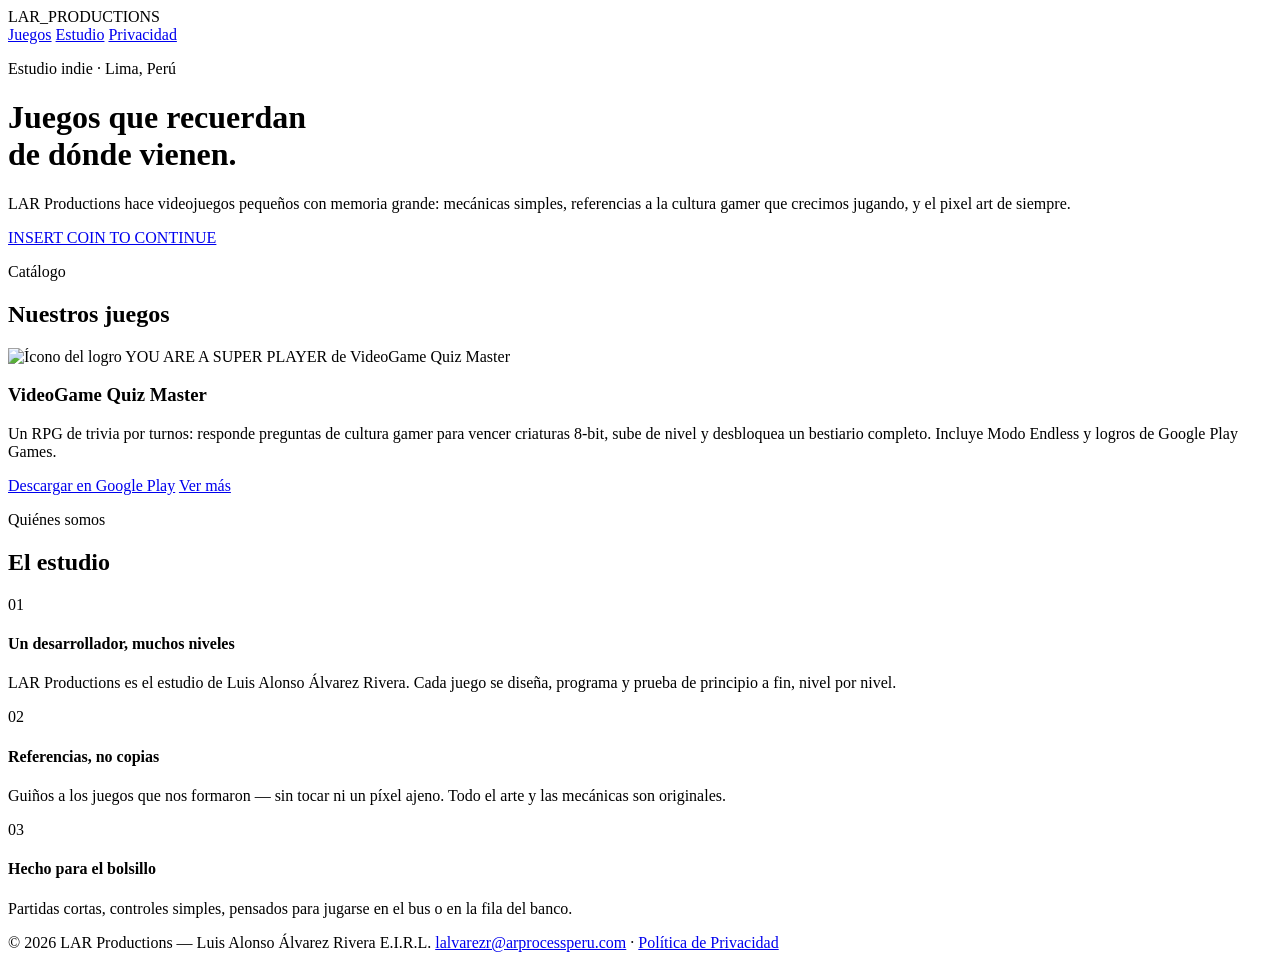
==== index.html @ 7c597146 "Add files via upload" ====
<!doctype html>
<html lang="es">
<head>
<meta charset="utf-8">
<meta name="viewport" content="width=device-width, initial-scale=1">
<title>LAR Productions — Estudio indie de videojuegos</title>
<meta name="description" content="LAR Productions es un estudio indie peruano de videojuegos. Creadores de VideoGame Quiz Master, un RPG de trivia retro para Android.">
<link rel="stylesheet" href="assets/style.css">
</head>
<body>

<nav class="nav">
  <div class="wrap">
    <div class="nav-logo">LAR<span>_</span>PRODUCTIONS</div>
    <div class="nav-links">
      <a href="#juegos">Juegos</a>
      <a href="#estudio">Estudio</a>
      <a href="politica-de-privacidad.html">Privacidad</a>
    </div>
  </div>
</nav>

<header class="hero">
  <div class="wrap">
    <p class="eyebrow">Estudio indie · Lima, Perú</p>
    <h1>Juegos que <span>recuerdan</span><br>de dónde vienen.</h1>
    <p class="lede">LAR Productions hace videojuegos pequeños con memoria grande: mecánicas simples, referencias a la cultura gamer que crecimos jugando, y el pixel art de siempre.</p>
    <a href="#juegos" class="insert-coin">INSERT COIN TO CONTINUE<span class="cursor"></span></a>
  </div>
</header>

<section class="section" id="juegos">
  <div class="wrap">
    <div class="section-head">
      <p class="eyebrow">Catálogo</p>
      <h2>Nuestros juegos</h2>
    </div>

    <div class="cartridge">
      <div class="cart-icon">
        <img src="assets/icons/09_you_are_a_super_player.png" alt="Ícono del logro YOU ARE A SUPER PLAYER de VideoGame Quiz Master">
      </div>
      <div class="cart-body">
        <h3>VideoGame Quiz Master</h3>
        <p>Un RPG de trivia por turnos: responde preguntas de cultura gamer para vencer criaturas 8-bit, sube de nivel y desbloquea un bestiario completo. Incluye Modo Endless y logros de Google Play Games.</p>
        <div class="cart-actions">
          <a class="btn primary" href="https://play.google.com/store/apps/details?id=com.LuisAlvarez.VideoGameQuizMaster">Descargar en Google Play</a>
          <a class="btn" href="videogame-quiz-master.html">Ver más</a>
        </div>
      </div>
    </div>
  </div>
</section>

<section class="section" id="estudio">
  <div class="wrap">
    <div class="section-head">
      <p class="eyebrow">Quiénes somos</p>
      <h2>El estudio</h2>
    </div>
    <div class="features">
      <div class="feature">
        <span class="tag">01</span>
        <h4>Un desarrollador, muchos niveles</h4>
        <p>LAR Productions es el estudio de Luis Alonso Álvarez Rivera. Cada juego se diseña, programa y prueba de principio a fin, nivel por nivel.</p>
      </div>
      <div class="feature">
        <span class="tag">02</span>
        <h4>Referencias, no copias</h4>
        <p>Guiños a los juegos que nos formaron — sin tocar ni un píxel ajeno. Todo el arte y las mecánicas son originales.</p>
      </div>
      <div class="feature">
        <span class="tag">03</span>
        <h4>Hecho para el bolsillo</h4>
        <p>Partidas cortas, controles simples, pensados para jugarse en el bus o en la fila del banco.</p>
      </div>
    </div>
  </div>
</section>

<footer>
  <div class="wrap">
    <span>© <span id="year"></span> LAR Productions — Luis Alonso Álvarez Rivera E.I.R.L.</span>
    <span><a href="mailto:lalvarezr@arprocessperu.com">lalvarezr@arprocessperu.com</a> · <a href="politica-de-privacidad.html">Política de Privacidad</a></span>
  </div>
</footer>

<script>document.getElementById('year').textContent = new Date().getFullYear();</script>
</body>
</html>
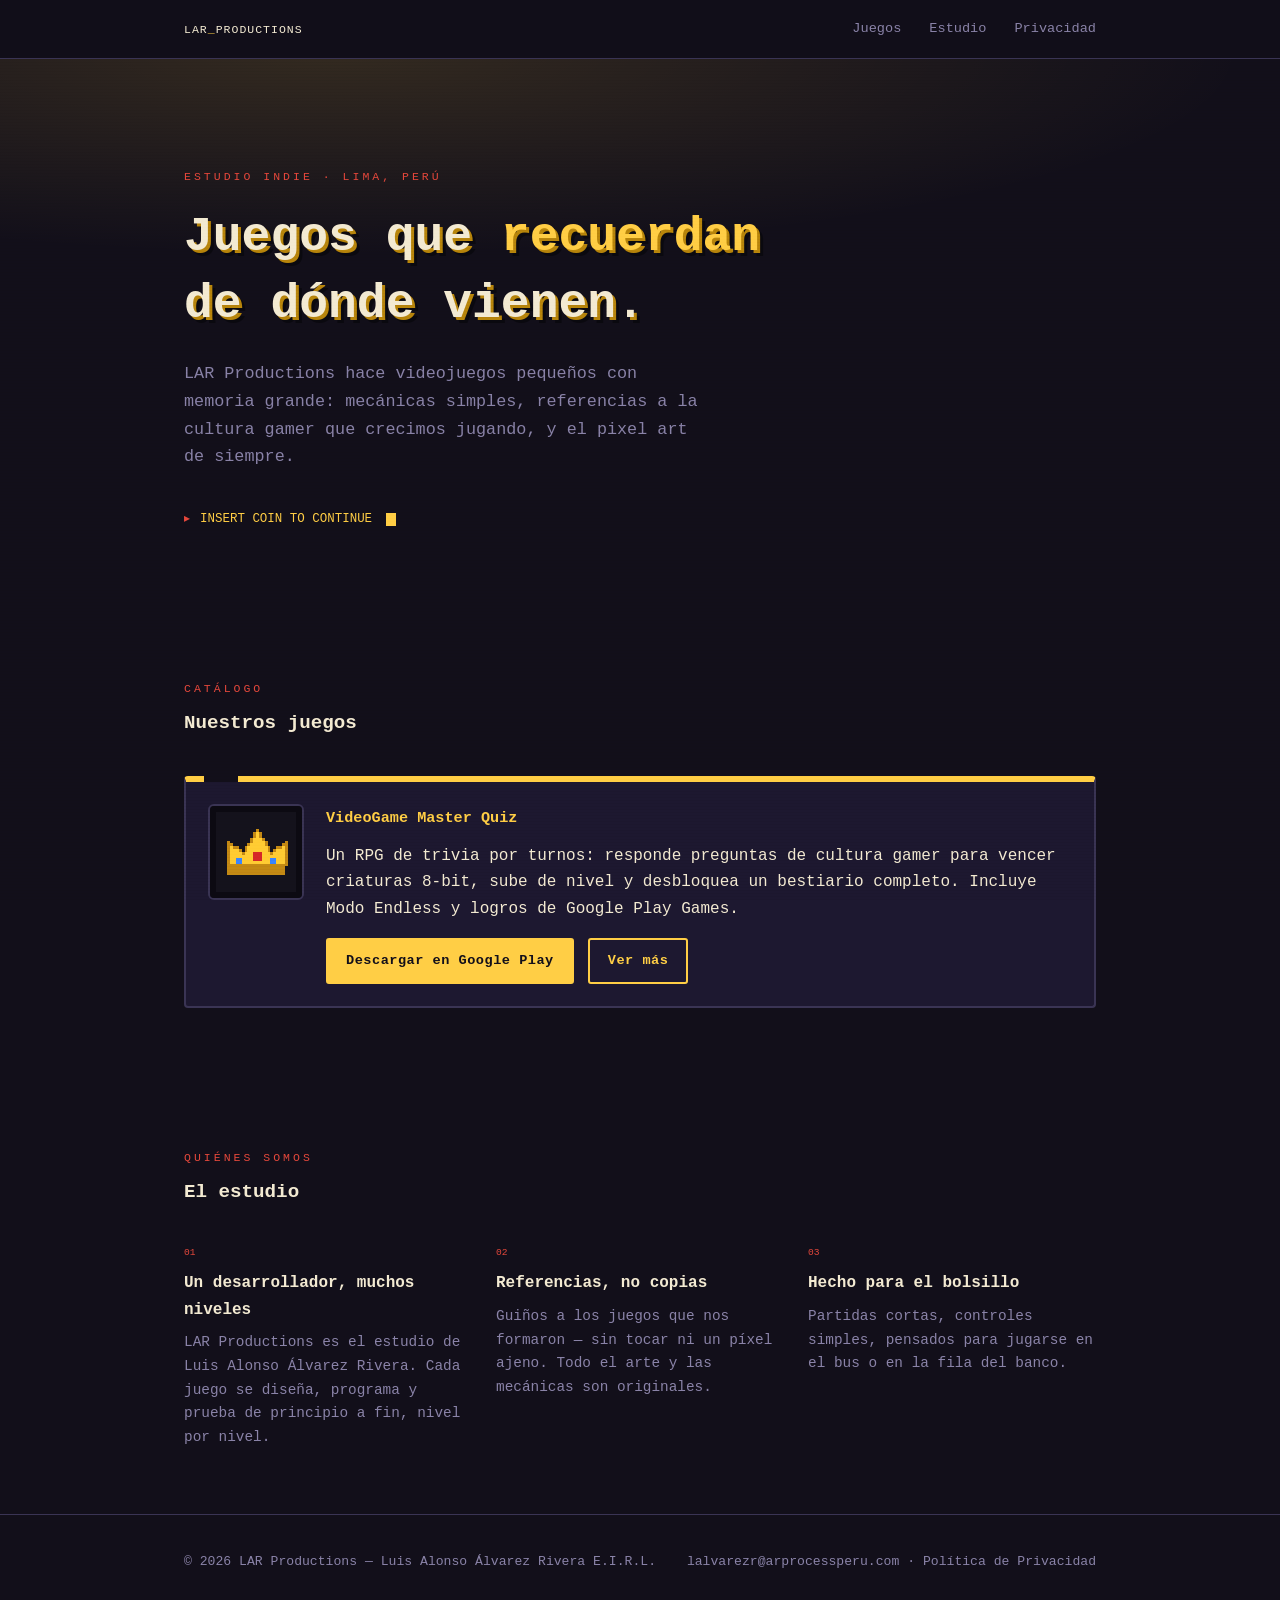
==== commit eb665260: "Update index.html" ====
--- a/index.html
+++ b/index.html
@@ -4,7 +4,7 @@
 <meta charset="utf-8">
 <meta name="viewport" content="width=device-width, initial-scale=1">
 <title>LAR Productions — Estudio indie de videojuegos</title>
-<meta name="description" content="LAR Productions es un estudio indie peruano de videojuegos. Creadores de VideoGame Quiz Master, un RPG de trivia retro para Android.">
+<meta name="description" content="LAR Productions es un estudio indie peruano de videojuegos. Creadores de VideoGame Master Quiz, un RPG de trivia retro para Android.">
 <link rel="stylesheet" href="assets/style.css">
 </head>
 <body>
@@ -38,10 +38,10 @@
 
     <div class="cartridge">
       <div class="cart-icon">
-        <img src="assets/icons/09_you_are_a_super_player.png" alt="Ícono del logro YOU ARE A SUPER PLAYER de VideoGame Quiz Master">
+        <img src="assets/icons/09_you_are_a_super_player.png" alt="Ícono del logro YOU ARE A SUPER PLAYER de VideoGame Master Quiz">
       </div>
       <div class="cart-body">
-        <h3>VideoGame Quiz Master</h3>
+        <h3>VideoGame Master Quiz</h3>
         <p>Un RPG de trivia por turnos: responde preguntas de cultura gamer para vencer criaturas 8-bit, sube de nivel y desbloquea un bestiario completo. Incluye Modo Endless y logros de Google Play Games.</p>
         <div class="cart-actions">
           <a class="btn primary" href="https://play.google.com/store/apps/details?id=com.LuisAlvarez.VideoGameQuizMaster">Descargar en Google Play</a>
--- a/assets/style.css
+++ b/assets/style.css
@@ -0,0 +1,353 @@
+@import url('https://fonts.googleapis.com/css2?family=Press+Start+2P&family=JetBrains+Mono:ital,wght@0,400;0,500;0,700;1,400&display=swap');
+
+:root{
+  --bg:#120f1a;
+  --panel:#1d1830;
+  --panel-2:#241f3a;
+  --gold:#ffce45;
+  --gold-dim:#b8860b;
+  --red:#e6483c;
+  --cream:#f3ead2;
+  --muted:#8a83a8;
+  --border:#3a3454;
+  --maxw:960px;
+}
+
+*{box-sizing:border-box;}
+html{scroll-behavior:smooth;}
+
+body{
+  margin:0;
+  background:var(--bg);
+  color:var(--cream);
+  font-family:'JetBrains Mono', ui-monospace, monospace;
+  font-size:16px;
+  line-height:1.65;
+  -webkit-font-smoothing:antialiased;
+}
+
+/* Subtle CRT scanline texture, ambient not decorative overload */
+body::before{
+  content:"";
+  position:fixed;
+  inset:0;
+  pointer-events:none;
+  z-index:2;
+  background:repeating-linear-gradient(
+    0deg,
+    rgba(0,0,0,0.10) 0px,
+    rgba(0,0,0,0.10) 1px,
+    transparent 1px,
+    transparent 3px
+  );
+  opacity:.35;
+  mix-blend-mode:overlay;
+}
+
+.pixel{
+  font-family:'Press Start 2P', monospace;
+  line-height:1.5;
+  letter-spacing:.5px;
+}
+
+a{color:var(--gold); text-decoration:none;}
+a:hover{color:var(--red);}
+a:focus-visible, button:focus-visible{
+  outline:3px solid var(--gold);
+  outline-offset:3px;
+}
+
+img{max-width:100%; display:block; image-rendering:pixelated;}
+
+.wrap{
+  max-width:var(--maxw);
+  margin:0 auto;
+  padding:0 24px;
+}
+
+/* ---------- NAV ---------- */
+.nav{
+  position:relative;
+  z-index:3;
+  border-bottom:1px solid var(--border);
+  background:rgba(18,15,26,.9);
+  backdrop-filter:blur(4px);
+}
+.nav .wrap{
+  display:flex;
+  align-items:center;
+  justify-content:space-between;
+  padding-top:18px;
+  padding-bottom:18px;
+}
+.nav-logo{
+  font-family:'Press Start 2P', monospace;
+  font-size:.72rem;
+  color:var(--cream);
+  letter-spacing:1px;
+}
+.nav-logo span{color:var(--gold);}
+.nav-links{
+  display:flex;
+  gap:28px;
+  font-size:.85rem;
+}
+.nav-links a{color:var(--muted);}
+.nav-links a:hover{color:var(--gold);}
+
+/* ---------- HERO ---------- */
+.hero{
+  position:relative;
+  z-index:1;
+  padding:96px 0 72px;
+  overflow:hidden;
+}
+.hero::after{
+  content:"";
+  position:absolute;
+  inset:-20% -10% auto -10%;
+  height:340px;
+  background:radial-gradient(ellipse at 30% 30%, rgba(255,206,69,.14), transparent 60%);
+  z-index:-1;
+}
+.eyebrow{
+  font-size:.72rem;
+  letter-spacing:3px;
+  color:var(--red);
+  text-transform:uppercase;
+  margin-bottom:18px;
+}
+.hero h1{
+  font-family:'Press Start 2P', monospace;
+  font-size:clamp(1.7rem, 5vw, 3rem);
+  line-height:1.4;
+  margin:0 0 22px;
+  color:var(--cream);
+  text-shadow:3px 3px 0 var(--gold-dim), 6px 6px 0 rgba(0,0,0,.4);
+}
+.hero h1 span{color:var(--gold);}
+.hero p.lede{
+  max-width:52ch;
+  color:var(--muted);
+  font-size:1.05rem;
+  margin-bottom:34px;
+}
+
+/* Blinking insert-coin cursor -- the signature element */
+.insert-coin{
+  display:inline-flex;
+  align-items:center;
+  gap:10px;
+  font-family:'Press Start 2P', monospace;
+  font-size:.78rem;
+  color:var(--gold);
+  cursor:pointer;
+  background:none;
+  border:none;
+  padding:0;
+}
+.insert-coin::before{
+  content:"▸";
+  color:var(--red);
+}
+.insert-coin .cursor{
+  display:inline-block;
+  width:10px;
+  height:1em;
+  background:var(--gold);
+  animation:blink 1s steps(1) infinite;
+  margin-left:4px;
+}
+@keyframes blink{ 50%{ opacity:0; } }
+@media (prefers-reduced-motion: reduce){
+  .insert-coin .cursor{ animation:none; }
+}
+
+/* ---------- SECTION HEADERS ---------- */
+.section{ padding:64px 0; position:relative; z-index:1; }
+.section-head{ margin-bottom:36px; }
+.section-head .eyebrow{ margin-bottom:10px; }
+.section-head h2{
+  font-family:'Press Start 2P', monospace;
+  font-size:1.2rem;
+  color:var(--cream);
+  margin:0;
+}
+
+/* ---------- CARTRIDGE CARD ---------- */
+.cartridge{
+  display:grid;
+  grid-template-columns:96px 1fr;
+  gap:22px;
+  background:var(--panel);
+  border:2px solid var(--border);
+  border-top:6px solid var(--gold);
+  padding:22px;
+  border-radius:4px;
+  position:relative;
+}
+.cartridge::before{
+  content:"";
+  position:absolute;
+  top:-6px; left:18px;
+  width:34px; height:6px;
+  background:var(--bg);
+}
+.cart-icon{
+  width:96px; height:96px;
+  border-radius:6px;
+  border:2px solid var(--border);
+  overflow:hidden;
+  background:var(--bg);
+}
+.cart-body h3{
+  font-family:'Press Start 2P', monospace;
+  font-size:.95rem;
+  margin:2px 0 12px;
+  color:var(--gold);
+}
+.cart-body p{ color:var(--cream); margin:0 0 16px; }
+.cart-actions{ display:flex; gap:14px; flex-wrap:wrap; }
+
+.btn{
+  display:inline-block;
+  font-family:'JetBrains Mono', monospace;
+  font-weight:700;
+  font-size:.85rem;
+  padding:10px 18px;
+  border-radius:3px;
+  border:2px solid var(--gold);
+  color:var(--gold);
+  background:transparent;
+  letter-spacing:.5px;
+}
+.btn:hover{ background:var(--gold); color:var(--bg); }
+.btn.primary{ background:var(--gold); color:var(--bg); }
+.btn.primary:hover{ background:var(--red); border-color:var(--red); color:var(--cream); }
+
+/* ---------- BADGE GRID (achievements) ---------- */
+.badge-grid{
+  display:grid;
+  grid-template-columns:repeat(auto-fill, minmax(150px, 1fr));
+  gap:18px;
+}
+.badge{
+  background:var(--panel);
+  border:1px solid var(--border);
+  border-radius:6px;
+  padding:16px;
+  text-align:center;
+}
+.badge img{
+  width:64px; height:64px;
+  margin:0 auto 12px;
+  border-radius:4px;
+}
+.badge .name{
+  font-family:'Press Start 2P', monospace;
+  font-size:.6rem;
+  color:var(--gold);
+  line-height:1.6;
+  margin-bottom:8px;
+}
+.badge .desc{ font-size:.78rem; color:var(--muted); }
+
+/* ---------- FEATURE LIST ---------- */
+.features{
+  display:grid;
+  grid-template-columns:repeat(auto-fit, minmax(220px,1fr));
+  gap:24px;
+}
+.feature .tag{
+  font-family:'Press Start 2P', monospace;
+  font-size:.6rem;
+  color:var(--red);
+  margin-bottom:10px;
+  display:block;
+}
+.feature h4{ margin:0 0 8px; color:var(--cream); font-size:1rem; }
+.feature p{ margin:0; color:var(--muted); font-size:.9rem; }
+
+/* ---------- FOOTER ---------- */
+footer{
+  border-top:1px solid var(--border);
+  padding:36px 0;
+  position:relative; z-index:1;
+}
+footer .wrap{
+  display:flex;
+  flex-wrap:wrap;
+  gap:16px;
+  align-items:center;
+  justify-content:space-between;
+  font-size:.82rem;
+  color:var(--muted);
+}
+footer a{ color:var(--muted); }
+footer a:hover{ color:var(--gold); }
+
+/* ---------- PROSE (privacy page) ---------- */
+.prose{ max-width:70ch; }
+.prose h2{
+  font-family:'Press Start 2P', monospace;
+  font-size:.95rem;
+  color:var(--gold);
+  margin-top:44px;
+}
+.prose p, .prose li{ color:var(--cream); }
+.prose .updated{ color:var(--muted); font-size:.85rem; }
+
+@media (max-width:560px){
+  .cartridge{ grid-template-columns:1fr; text-align:center; }
+  .cart-icon{ width:72px; height:72px; margin:0 auto; }
+  .cart-actions{ justify-content:center; }
+}
+
+/* ---------- MOBILE ---------- */
+@media (max-width:640px){
+  .wrap{ padding:0 18px; }
+
+  .nav .wrap{
+    flex-direction:column;
+    align-items:flex-start;
+    gap:12px;
+    padding-top:14px;
+    padding-bottom:14px;
+  }
+  .nav-links{
+    gap:18px;
+    font-size:.78rem;
+    flex-wrap:wrap;
+  }
+
+  .hero{ padding:56px 0 44px; }
+  .hero h1{
+    font-size:clamp(1.25rem, 7vw, 1.9rem);
+    text-shadow:2px 2px 0 var(--gold-dim), 4px 4px 0 rgba(0,0,0,.4);
+  }
+  .hero p.lede{ font-size:.95rem; }
+  .insert-coin{ font-size:.65rem; white-space:normal; line-height:1.6; }
+
+  .section{ padding:44px 0; }
+  .section-head h2{ font-size:1rem; }
+
+  .features{ grid-template-columns:1fr; gap:20px; }
+  .badge-grid{ grid-template-columns:repeat(auto-fill, minmax(120px, 1fr)); gap:12px; }
+  .badge{ padding:12px; }
+  .badge img{ width:52px; height:52px; }
+  .badge .name{ font-size:.55rem; }
+
+  footer .wrap{
+    flex-direction:column;
+    align-items:flex-start;
+    text-align:left;
+    gap:10px;
+  }
+
+  .prose h2{ font-size:.8rem; }
+}
+
+@media (max-width:380px){
+  .nav-logo{ font-size:.62rem; }
+  .badge-grid{ grid-template-columns:repeat(2, 1fr); }
+}
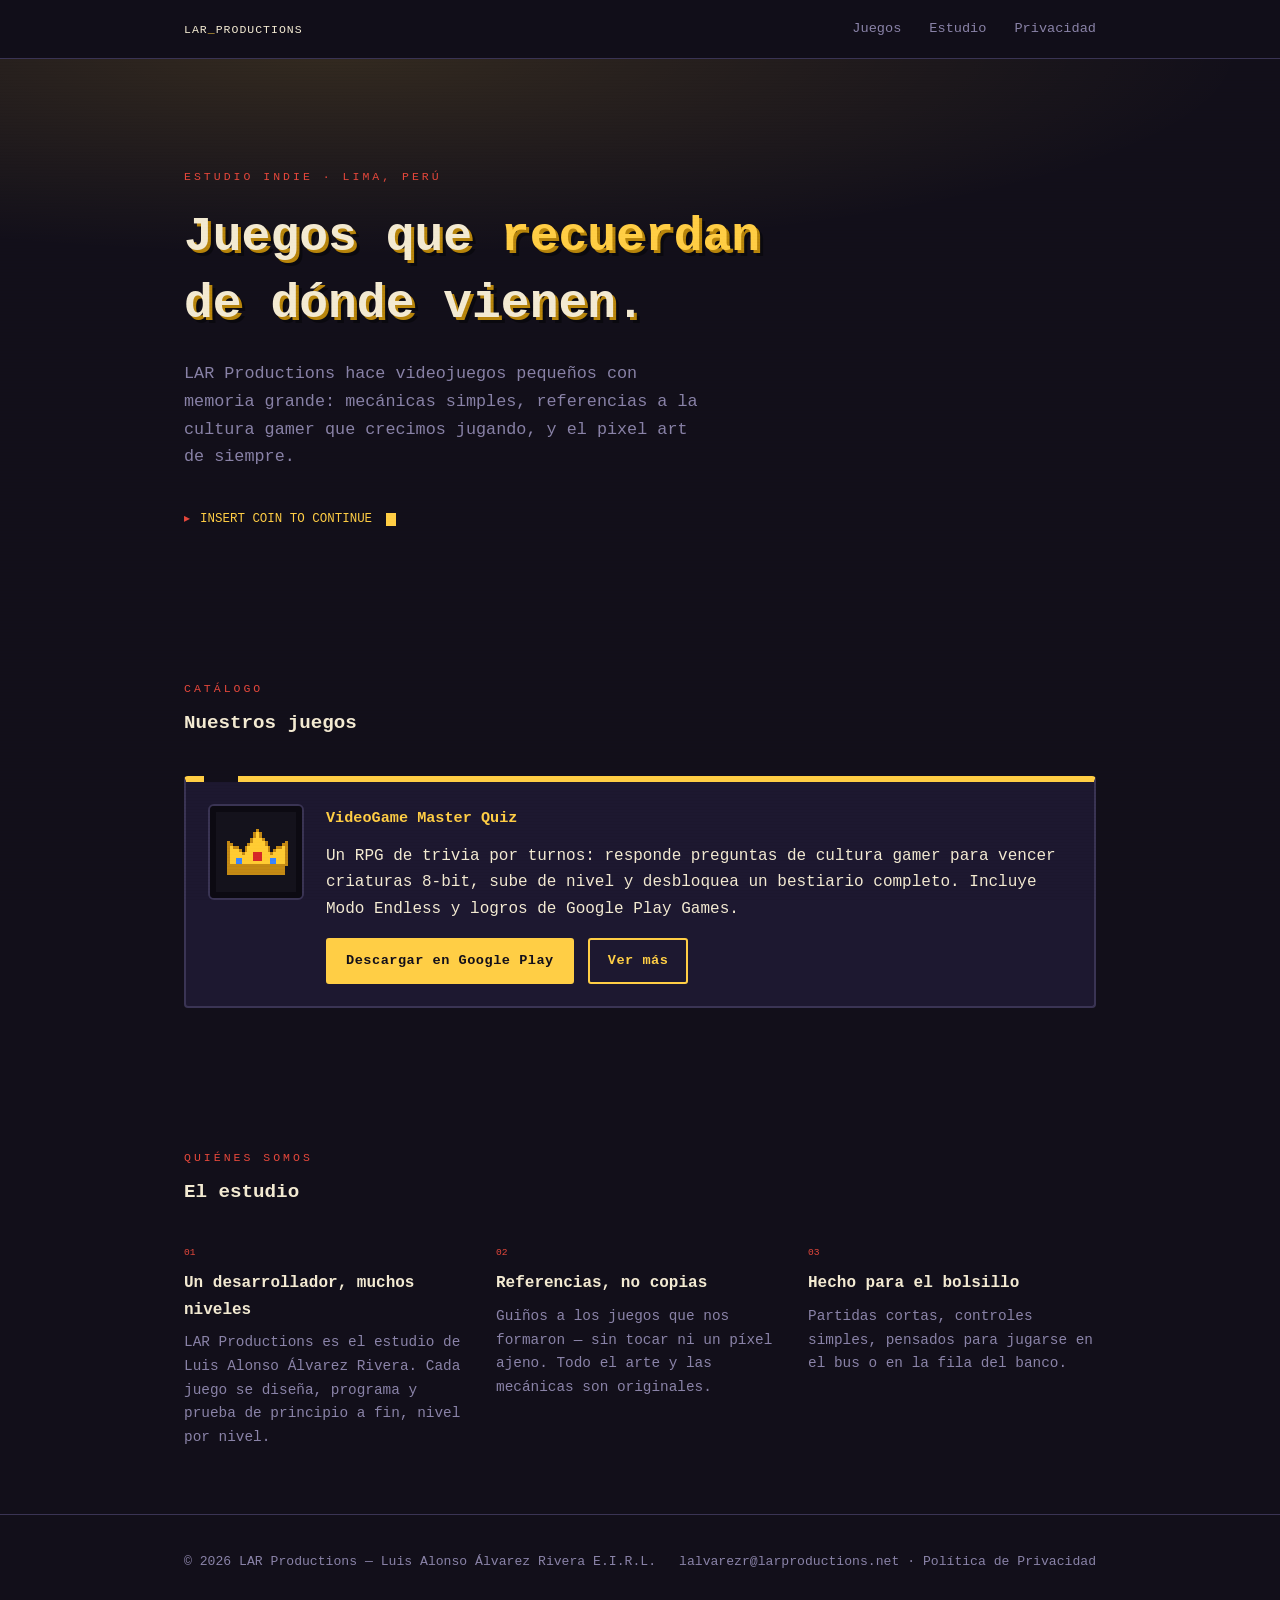
==== commit 72554ddf: "Update index.html" ====
--- a/index.html
+++ b/index.html
@@ -81,7 +81,7 @@
 <footer>
   <div class="wrap">
     <span>© <span id="year"></span> LAR Productions — Luis Alonso Álvarez Rivera E.I.R.L.</span>
-    <span><a href="mailto:lalvarezr@arprocessperu.com">lalvarezr@arprocessperu.com</a> · <a href="politica-de-privacidad.html">Política de Privacidad</a></span>
+    <span><a href="mailto:lalvarezr@larproductions.net">lalvarezr@larproductions.net</a> · <a href="politica-de-privacidad.html">Política de Privacidad</a></span>
   </div>
 </footer>
 
